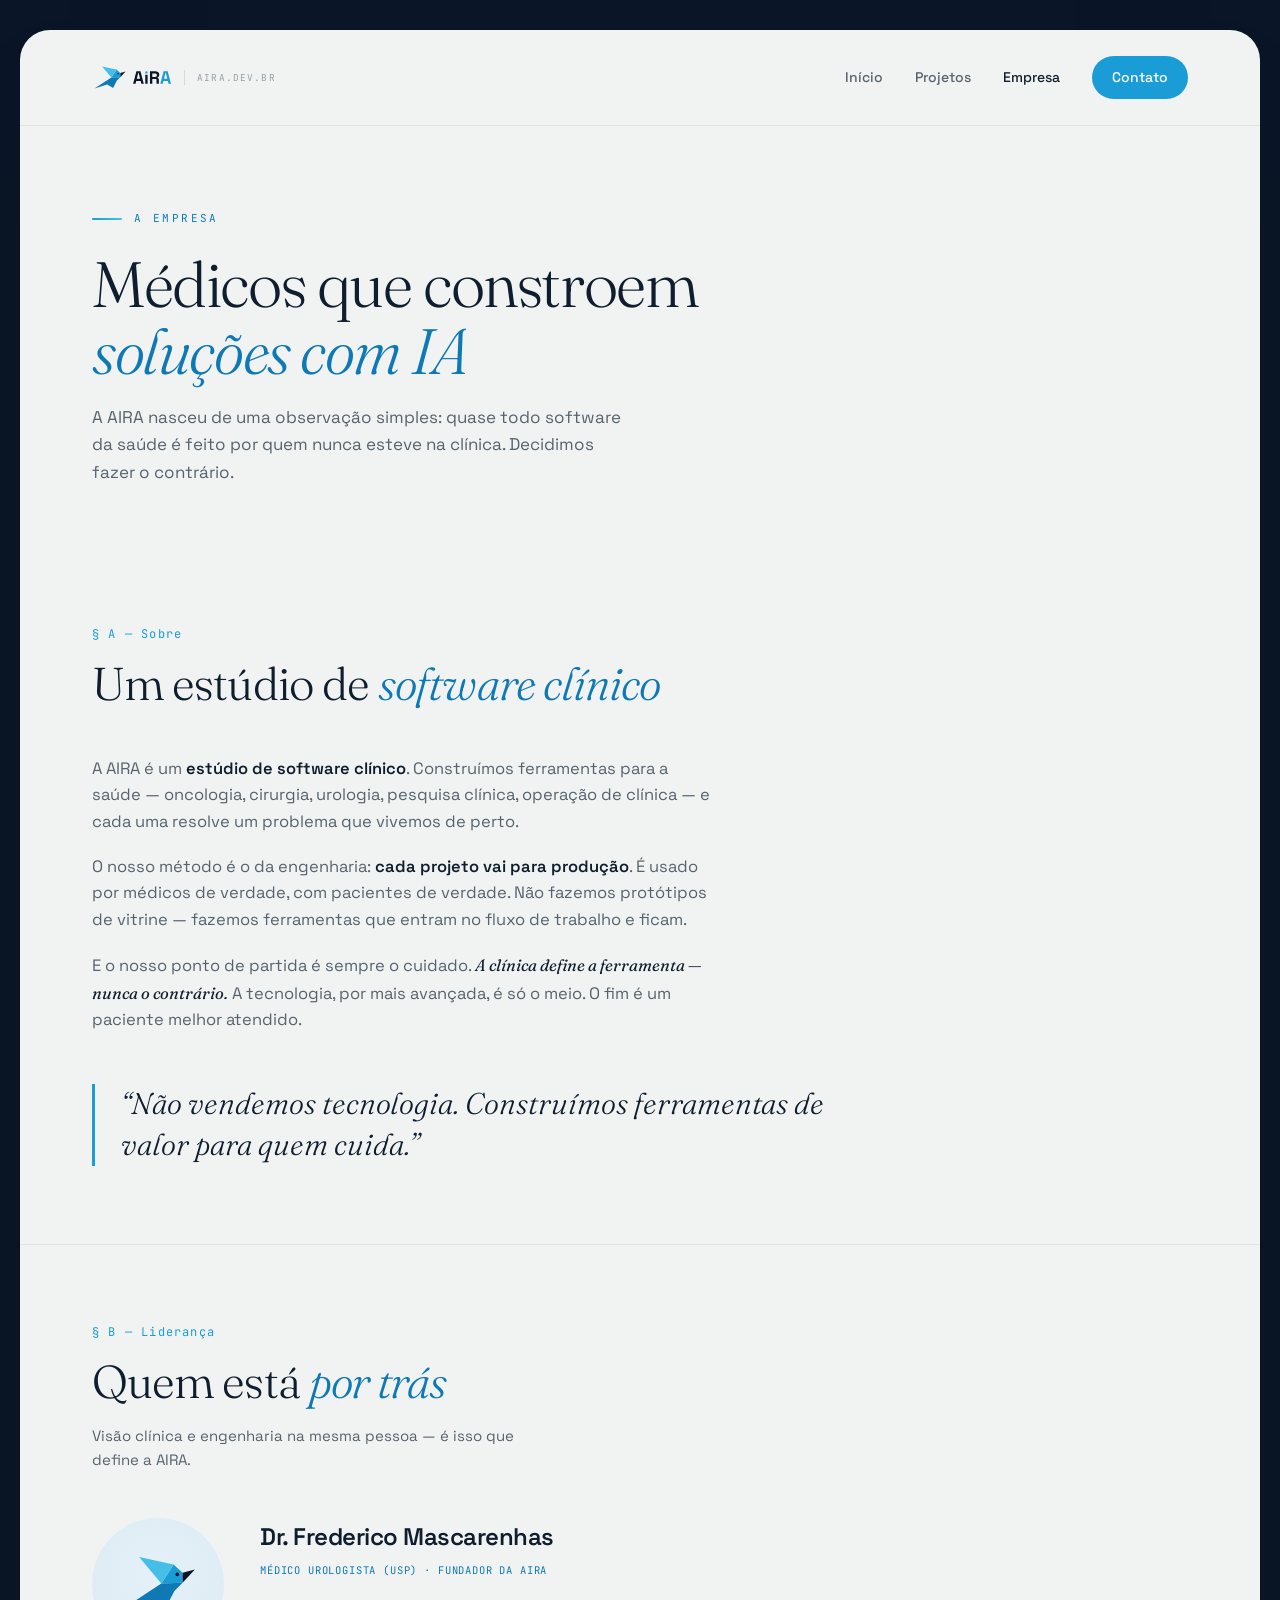
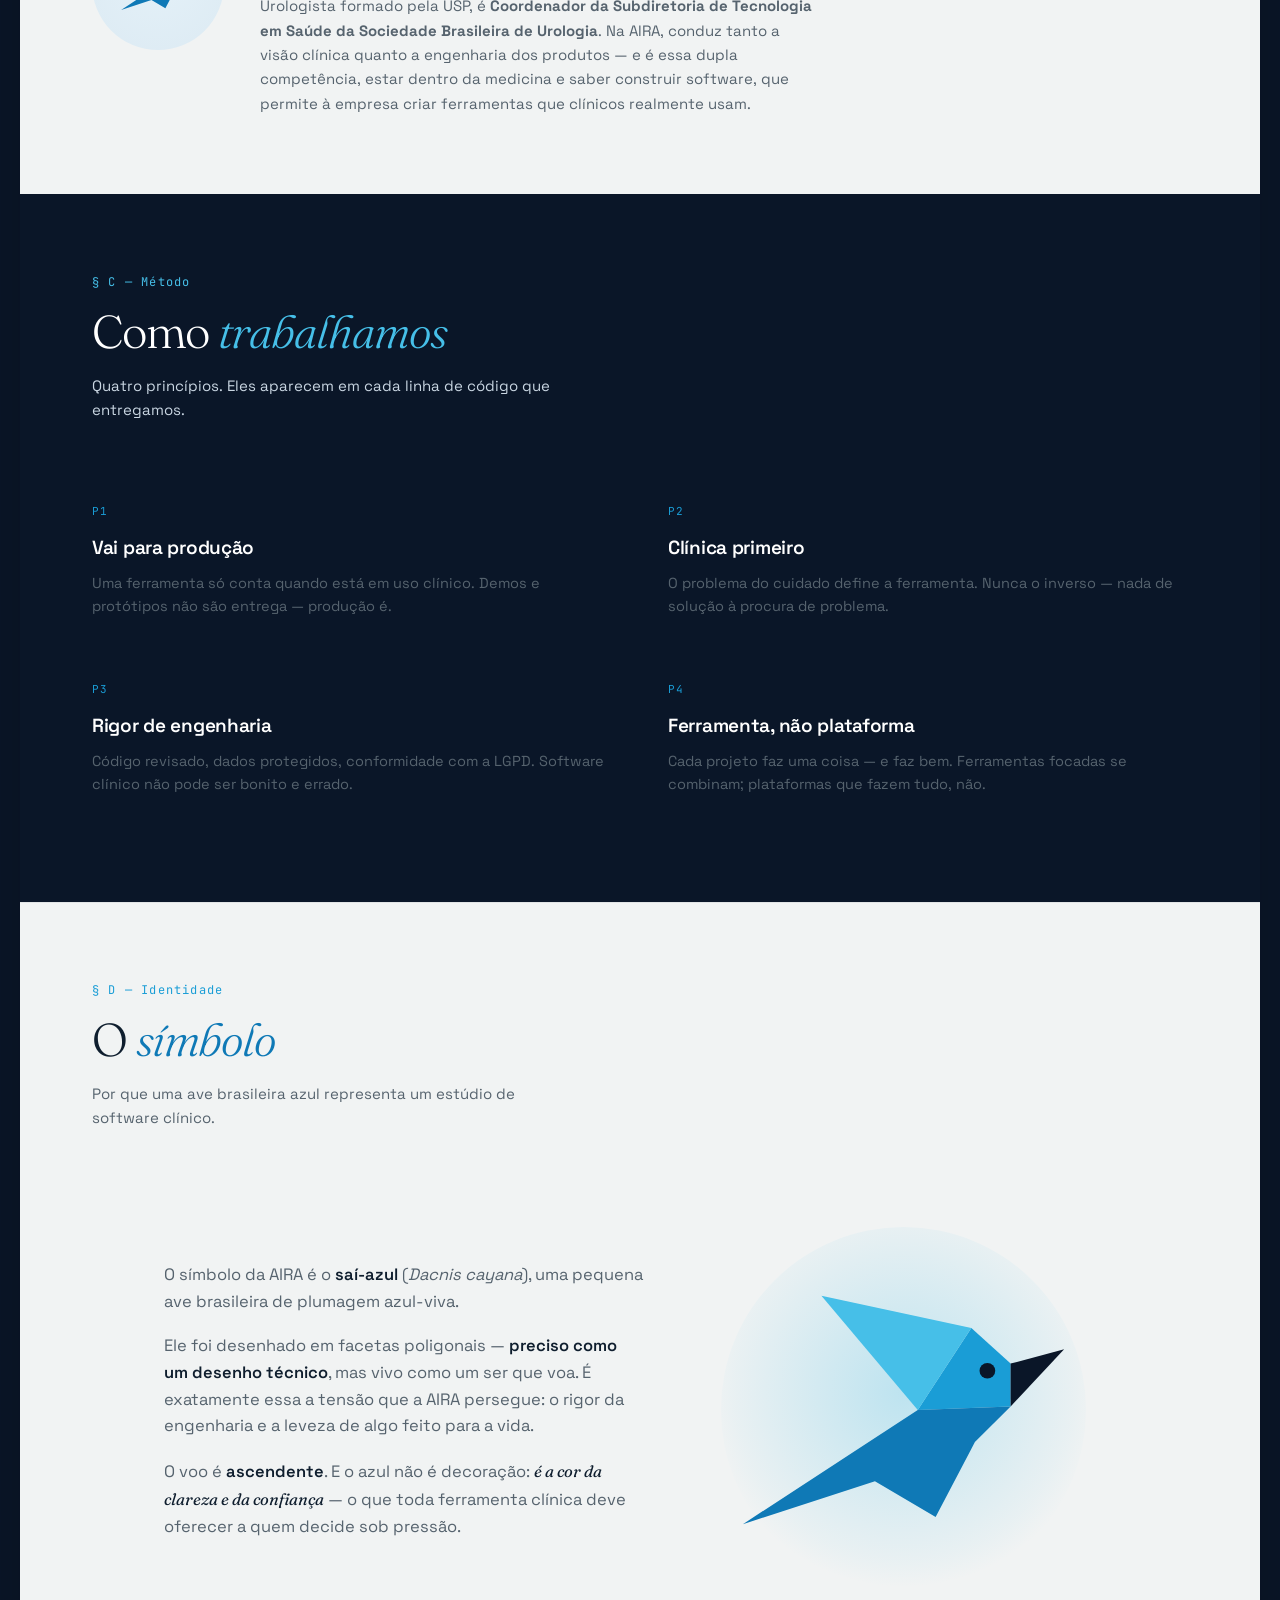
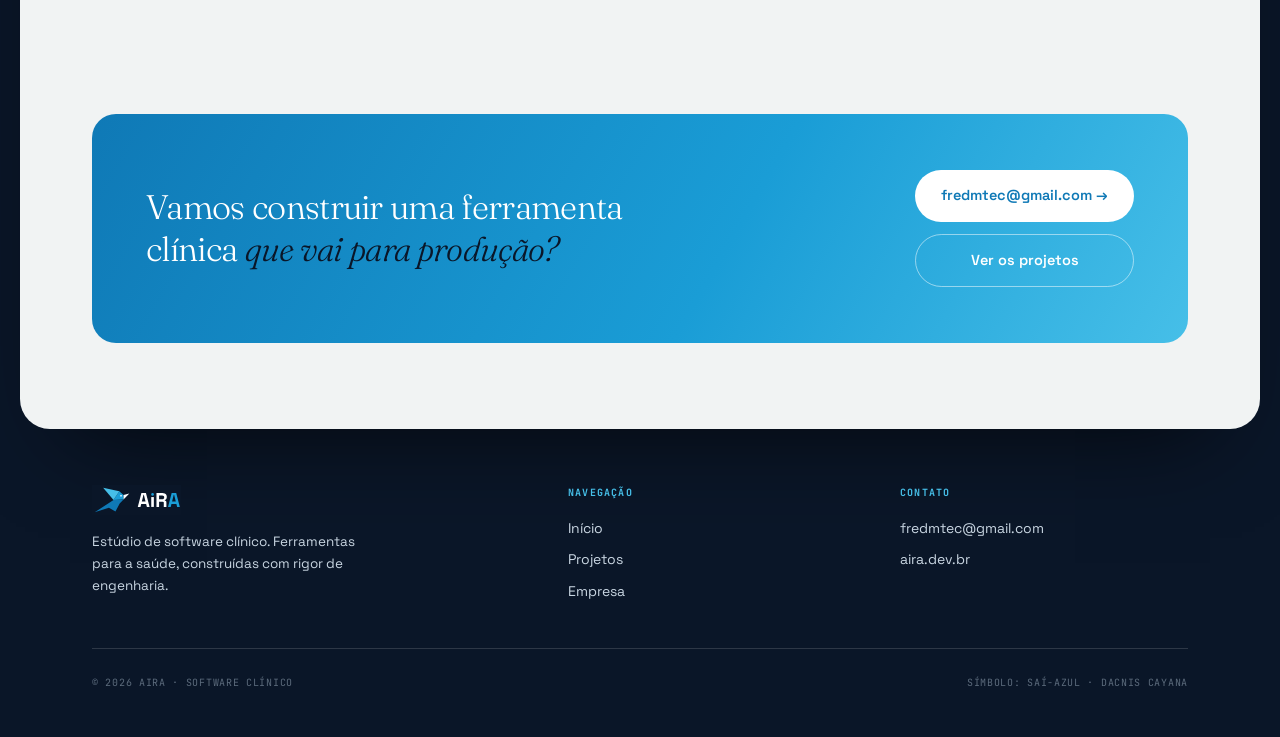
==== empresa.html @ 8e7e5d71 "AIRA — site institucional (deploy inicial) Co-Authored-By: Claude Opus 4.7 (1M context) <noreply@ant" ====
<!DOCTYPE html>
<html lang="pt-BR">
<head>
<meta charset="UTF-8">
<meta name="viewport" content="width=device-width, initial-scale=1.0">
<title>Empresa — AIRA</title>
<meta name="description" content="A AIRA é um estúdio de software clínico fundado por médicos. Conheça a história, os princípios e o símbolo saí-azul.">
<link rel="icon" type="image/svg+xml" href="assets/aira-favicon.svg">
<link rel="apple-touch-icon" href="assets/aira-apple-touch-180.png">
<link rel="preconnect" href="https://fonts.googleapis.com">
<link rel="preconnect" href="https://fonts.gstatic.com" crossorigin>
<link href="https://fonts.googleapis.com/css2?family=Space+Grotesk:wght@400;500;600;700&family=JetBrains+Mono:wght@400;500&family=Fraunces:ital,opsz,wght@0,9..144,300;0,9..144,400;0,9..144,500;1,9..144,300&display=swap" rel="stylesheet">
<link rel="stylesheet" href="styles.css">
</head>
<body>

<div class="sheet">

  <!-- ===================== NAV ===================== -->
  <nav class="nav">
    <a class="nav-logo" href="index.html">
      <img src="assets/aira-lockup-horizontal.svg" alt="AIRA">
      <span class="tag">aira.dev.br</span>
    </a>
    <div class="nav-links">
      <a href="index.html">Início</a>
      <a href="projetos.html">Projetos</a>
      <a href="empresa.html" class="active">Empresa</a>
      <a class="nav-cta" href="mailto:fredmtec@gmail.com">Contato</a>
    </div>
  </nav>

  <!-- ===================== PAGE HEAD ===================== -->
  <header class="phead">
    <span class="kicker">A empresa</span>
    <h1>Médicos que constroem<br><em>soluções com IA</em></h1>
    <p class="lead">A AIRA nasceu de uma observação simples: quase todo
      software da saúde é feito por quem nunca esteve na clínica. Decidimos
      fazer o contrário.</p>
  </header>

  <!-- ===================== § A — O QUE É ===================== -->
  <section class="section">
    <div class="wrap">
      <div class="shead">
        <span class="ref">§ A — Sobre</span>
        <h2>Um estúdio de <em>software clínico</em></h2>
      </div>
      <div class="prose">
        <p>A AIRA é um <b>estúdio de software clínico</b>. Construímos
          ferramentas para a saúde — oncologia, cirurgia, urologia, pesquisa
          clínica, operação de clínica — e cada uma resolve um problema que
          vivemos de perto.</p>
        <p>O nosso método é o da engenharia: <b>cada projeto vai para
          produção</b>. É usado por médicos de verdade, com pacientes de
          verdade. Não fazemos protótipos de vitrine — fazemos ferramentas
          que entram no fluxo de trabalho e ficam.</p>
        <p>E o nosso ponto de partida é sempre o cuidado.
          <span class="serif-it">A clínica define a ferramenta — nunca o
          contrário.</span> A tecnologia, por mais avançada, é só o meio.
          O fim é um paciente melhor atendido.</p>
      </div>
      <p class="pull">“Não vendemos tecnologia. Construímos ferramentas
        de valor para quem cuida.”</p>
    </div>
  </section>

  <!-- ===================== § B — FUNDADOR ===================== -->
  <section class="section">
    <div class="wrap">
      <div class="shead">
        <span class="ref">§ B — Liderança</span>
        <h2>Quem está <em>por trás</em></h2>
        <p class="desc">Visão clínica e engenharia na mesma pessoa — é isso
          que define a AIRA.</p>
      </div>
      <div class="founder">
        <div class="disc"><img src="assets/aira-symbol.svg" alt="AIRA"></div>
        <div>
          <div class="name">Dr. Frederico Mascarenhas</div>
          <div class="role">Médico urologista (USP) · Fundador da AIRA</div>
          <p>Urologista formado pela USP, é <b>Coordenador da Subdiretoria de
            Tecnologia em Saúde da Sociedade Brasileira de Urologia</b>. Na
            AIRA, conduz tanto a visão clínica quanto a engenharia dos
            produtos — e é essa dupla competência, estar dentro da medicina e
            saber construir software, que permite à empresa criar ferramentas
            que clínicos realmente usam.</p>
        </div>
      </div>
    </div>
  </section>

  <!-- ===================== § C — PRINCÍPIOS ===================== -->
  <section class="section band-navy">
    <div class="wrap">
      <div class="shead">
        <span class="ref">§ C — Método</span>
        <h2>Como <em>trabalhamos</em></h2>
        <p class="desc">Quatro princípios. Eles aparecem em cada linha de
          código que entregamos.</p>
      </div>
      <div class="princ">
        <div class="pr">
          <span class="pn">P1</span>
          <h4>Vai para produção</h4>
          <p>Uma ferramenta só conta quando está em uso clínico. Demos e
            protótipos não são entrega — produção é.</p>
        </div>
        <div class="pr">
          <span class="pn">P2</span>
          <h4>Clínica primeiro</h4>
          <p>O problema do cuidado define a ferramenta. Nunca o inverso —
            nada de solução à procura de problema.</p>
        </div>
        <div class="pr">
          <span class="pn">P3</span>
          <h4>Rigor de engenharia</h4>
          <p>Código revisado, dados protegidos, conformidade com a LGPD.
            Software clínico não pode ser bonito e errado.</p>
        </div>
        <div class="pr">
          <span class="pn">P4</span>
          <h4>Ferramenta, não plataforma</h4>
          <p>Cada projeto faz uma coisa — e faz bem. Ferramentas focadas se
            combinam; plataformas que fazem tudo, não.</p>
        </div>
      </div>
    </div>
  </section>

  <!-- ===================== § D — O SÍMBOLO ===================== -->
  <section class="section">
    <div class="wrap">
      <div class="shead">
        <span class="ref">§ D — Identidade</span>
        <h2>O <em>símbolo</em></h2>
        <p class="desc">Por que uma ave brasileira azul representa um estúdio
          de software clínico.</p>
      </div>
      <div class="hero">
        <div class="prose" style="max-width:none">
          <p>O símbolo da AIRA é o <b>saí-azul</b> (<i>Dacnis cayana</i>),
            uma pequena ave brasileira de plumagem azul-viva.</p>
          <p>Ele foi desenhado em facetas poligonais — <b>preciso como um
            desenho técnico</b>, mas vivo como um ser que voa. É exatamente
            essa a tensão que a AIRA persegue: o rigor da engenharia e a
            leveza de algo feito para a vida.</p>
          <p>O voo é <b>ascendente</b>. E o azul não é decoração:
            <span class="serif-it">é a cor da clareza e da confiança</span> —
            o que toda ferramenta clínica deve oferecer a quem decide sob
            pressão.</p>
        </div>
        <div class="hero-fig">
          <span class="orb"></span>
          <img class="bird" src="assets/aira-symbol.svg" alt="Símbolo AIRA — saí-azul">
        </div>
      </div>
    </div>
  </section>

  <!-- ===================== CTA ===================== -->
  <div class="cta">
    <h3>Vamos construir uma ferramenta clínica
      <em>que vai para produção?</em></h3>
    <div class="cta-act">
      <a class="btn btn-solid" href="mailto:fredmtec@gmail.com">fredmtec@gmail.com →</a>
      <a class="btn btn-ghost" href="projetos.html">Ver os projetos</a>
    </div>
  </div>

</div><!-- /sheet -->

<!-- ===================== RODAPÉ ===================== -->
<footer class="footer">
  <div class="footer-top">
    <div class="footer-brand">
      <img src="assets/aira-lockup-horizontal-dark.svg" alt="AIRA">
      <p>Estúdio de software clínico. Ferramentas para a saúde,
        construídas com rigor de engenharia.</p>
    </div>
    <div class="footer-col">
      <h5>Navegação</h5>
      <a href="index.html">Início</a>
      <a href="projetos.html">Projetos</a>
      <a href="empresa.html">Empresa</a>
    </div>
    <div class="footer-col">
      <h5>Contato</h5>
      <a href="mailto:fredmtec@gmail.com">fredmtec@gmail.com</a>
      <span>aira.dev.br</span>
    </div>
  </div>
  <div class="footer-base">
    <span>© 2026 AIRA · Software clínico</span>
    <span>Símbolo: saí-azul · Dacnis cayana</span>
  </div>
</footer>

</body>
</html>
---- styles.css ----
/* ============================================================
   AIRA · aira.dev.br — v2 "Folha emoldurada"
   Margem em cor · sem caixas · elegante
   ============================================================ */

*, *::before, *::after { box-sizing: border-box; margin: 0; padding: 0; }
html { -webkit-text-size-adjust: 100%; scroll-behavior: smooth; }
img, svg { display: block; max-width: 100%; }
a { color: inherit; text-decoration: none; }
button { font: inherit; cursor: pointer; }

:root {
  --navy:     #0A1628;   /* moldura / margem em cor */
  --navy-2:   #122A44;
  --paper:    #F1F3F3;   /* a folha */
  --paper-2:  #FBFCFC;
  --ink:      #0F1E2E;
  --ink-2:    #56636E;
  --ink-3:    #97A0A8;
  --hair:     rgba(15,30,46,0.12);
  --hair-2:   rgba(15,30,46,0.07);
  --blue:     #1A9DD6;
  --blue-deep:#0F79B6;
  --blue-lt:  #46BFE8;
  --wash:     #E4F1F8;
  --on-navy:  #C9D6E2;
  --hair-lt:  rgba(255,255,255,0.14);

  --sans: 'Space Grotesk', -apple-system, BlinkMacSystemFont, sans-serif;
  --mono: 'JetBrains Mono', ui-monospace, Menlo, monospace;
  --serif: 'Fraunces', Georgia, serif;

  --pad: 72px;          /* respiro interno da folha */
  --sheet: 1240px;
}

body {
  font-family: var(--sans);
  color: var(--ink);
  background: var(--navy);
  -webkit-font-smoothing: antialiased;
  line-height: 1.62;
  font-size: 16px;
}

/* ---- a folha clara, flutuando na moldura azul-marinho ---- */
.sheet {
  background: var(--paper);
  max-width: var(--sheet);
  margin: 30px auto 0;
  border-radius: 30px;
  overflow: hidden;
  box-shadow: 0 50px 90px -50px rgba(0,0,0,0.7);
}
.wrap { padding-left: var(--pad); padding-right: var(--pad); }

/* ---- tipografia: 3 vozes ---- */
.display { font-family: var(--serif); font-weight: 300; letter-spacing: -0.015em; }
.display em { font-style: italic; color: var(--blue-deep); }
.mono {
  font-family: var(--mono); font-size: 11.5px;
  letter-spacing: 0.13em; text-transform: uppercase;
}
.kicker {
  font-family: var(--mono); font-size: 11px; letter-spacing: 0.22em;
  text-transform: uppercase; color: var(--blue-deep);
  display: inline-flex; align-items: center; gap: 12px;
}
.kicker::before {
  content: ""; width: 30px; height: 2px; border-radius: 2px;
  background: linear-gradient(90deg, var(--blue), var(--blue-lt));
}

/* ===================== NAV ===================== */
.nav {
  display: flex; align-items: center; justify-content: space-between;
  padding: 26px var(--pad);
  border-bottom: 1px solid var(--hair-2);
}
.nav-logo { display: flex; align-items: center; gap: 12px; }
.nav-logo img { height: 27px; }
.nav-logo .tag {
  font-family: var(--mono); font-size: 9.5px; letter-spacing: 0.12em;
  color: var(--ink-3); text-transform: uppercase;
  padding-left: 12px; border-left: 1px solid var(--hair);
}
.nav-links { display: flex; align-items: center; gap: 32px; }
.nav-links a { font-size: 14px; font-weight: 500; color: var(--ink-2); transition: color .15s; }
.nav-links a:hover, .nav-links a.active { color: var(--ink); }
.nav-cta {
  font-size: 13px; font-weight: 600; color: #fff !important;
  background: var(--blue); padding: 10px 20px; border-radius: 999px;
  transition: background .15s, transform .15s;
}
.nav-cta:hover { background: var(--blue-deep); transform: translateY(-1px); }

/* ===================== HERO ===================== */
.hero {
  display: grid; grid-template-columns: 1.06fr 0.94fr; gap: 48px;
  align-items: center; padding: 86px var(--pad) 78px;
}
.hero h1 {
  font-family: var(--serif); font-weight: 300;
  font-size: clamp(44px, 6vw, 78px); line-height: 1.04;
  letter-spacing: -0.022em; margin-top: 26px;
}
.hero h1 em { font-style: italic; color: var(--blue-deep); }
.hero .lead {
  font-size: 17.5px; color: var(--ink-2); margin-top: 26px;
  max-width: 470px; line-height: 1.62;
}
.hero .lead b { color: var(--ink); font-weight: 600; }
.hero .lead .serif-it { font-family: var(--serif); font-style: italic; color: var(--blue-deep); }

/* números — abertos, sem caixa */
.figs { display: flex; gap: 0; margin-top: 42px; flex-wrap: wrap; }
.fig-i { padding-right: 30px; margin-right: 30px; border-right: 1px solid var(--hair); }
.fig-i:last-child { border-right: 0; }
.fig-i .fv {
  font-family: var(--serif); font-weight: 300; font-size: 38px;
  line-height: 1; letter-spacing: -0.02em; display: block;
}
.fig-i .fv u { text-decoration: none; color: var(--blue); }
.fig-i .fl {
  font-family: var(--mono); font-size: 9.5px; letter-spacing: 0.1em;
  text-transform: uppercase; color: var(--ink-3); margin-top: 8px;
}

/* o saí-azul — livre, sobre um halo redondo de cor */
.hero-fig { position: relative; display: flex; align-items: center; justify-content: center; }
.hero-fig .orb {
  position: absolute; width: min(420px, 86%); aspect-ratio: 1; border-radius: 50%;
  background: radial-gradient(circle at 50% 45%,
    rgba(70,191,232,0.30), rgba(70,191,232,0.05) 62%, transparent 72%);
}
.hero-fig .bird { position: relative; width: 84%; max-width: 400px; }
.hero-fig .stamp {
  position: absolute; bottom: 4%; right: 2%;
  font-family: var(--mono); font-size: 9.5px; letter-spacing: 0.1em;
  text-transform: uppercase; color: var(--ink-3);
}
.hero-fig .stamp b { color: var(--blue-deep); font-weight: 500; }

/* ===================== SECTION SCAFFOLD ===================== */
.section { padding: 78px 0; }
.section + .section { border-top: 1px solid var(--hair-2); }
.shead { margin-bottom: 46px; }
.shead .ref {
  font-family: var(--mono); font-size: 12px; letter-spacing: 0.1em;
  color: var(--blue); display: block; margin-bottom: 14px;
}
.shead h2 {
  font-family: var(--serif); font-weight: 300;
  font-size: clamp(30px, 4vw, 46px); line-height: 1.12;
  letter-spacing: -0.02em; max-width: 620px;
}
.shead h2 em { font-style: italic; color: var(--blue-deep); }
.shead .desc {
  font-size: 15px; color: var(--ink-2); margin-top: 16px;
  max-width: 460px; line-height: 1.6;
}

/* ===================== LISTA DE PROJETOS (sem caixa) ===================== */
.projlist { margin-top: 8px; }
.proj {
  display: grid; grid-template-columns: 62px 1fr; gap: 28px;
  padding: 30px 26px; border-top: 1px solid var(--hair);
  border-radius: 18px; transition: background .18s, transform .18s;
}
.projlist .proj:last-child { border-bottom: 1px solid var(--hair); }
.proj:hover { background: var(--paper-2); transform: translateX(4px); }
.proj-n {
  font-family: var(--serif); font-weight: 300; font-size: 34px;
  line-height: 1; color: var(--blue); letter-spacing: -0.02em;
}
.proj-head {
  display: flex; align-items: baseline; gap: 16px; flex-wrap: wrap;
  margin-bottom: 10px;
}
.proj-head h3 {
  font-size: 23px; font-weight: 600; letter-spacing: -0.018em;
}
.proj p { font-size: 15px; color: var(--ink-2); max-width: 640px; line-height: 1.6; }
.proj-tags {
  margin-top: 14px; font-family: var(--mono); font-size: 10.5px;
  letter-spacing: 0.06em; color: var(--ink-3); text-transform: uppercase;
}
.proj-tags b { color: var(--blue-deep); font-weight: 500; }

/* status — pílula leve, arredondada */
.status {
  display: inline-flex; align-items: center; gap: 7px;
  font-family: var(--mono); font-size: 9.5px; letter-spacing: 0.09em;
  text-transform: uppercase; padding: 4px 11px 4px 9px;
  border-radius: 999px;
}
.status .dot { width: 6px; height: 6px; border-radius: 50%; }
.status.prod  { background: var(--wash); color: var(--blue-deep); }
.status.prod  .dot { background: var(--blue); }
.status.pilot { background: rgba(70,191,232,0.16); color: var(--blue-deep); }
.status.pilot .dot { background: var(--blue-lt); }
.status.dev   { background: rgba(15,30,46,0.06); color: var(--ink-2); }
.status.dev   .dot { background: transparent; border: 1.5px solid var(--ink-3); }
/* status sobre navy */
.band-navy .status.dev { background: rgba(255,255,255,0.08); color: var(--on-navy); }

/* ===================== BAND NAVY (cor cheia) ===================== */
.band-navy { background: var(--navy); color: #fff; }
.band-navy .shead .ref { color: var(--blue-lt); }
.band-navy .shead h2 { color: #fff; }
.band-navy .shead h2 em { color: var(--blue-lt); }
.band-navy .shead .desc { color: var(--on-navy); }

/* domínios clínicos — lista editorial sobre navy */
.domains { margin-top: 6px; }
.domain {
  display: grid; grid-template-columns: 56px 1fr auto; gap: 26px;
  align-items: baseline; padding: 24px 6px;
  border-top: 1px solid var(--hair-lt);
}
.domain:last-child { border-bottom: 1px solid var(--hair-lt); }
.domain .dn {
  font-family: var(--mono); font-size: 12px; letter-spacing: 0.08em;
  color: var(--blue-lt);
}
.domain .dt { font-size: 20px; font-weight: 600; letter-spacing: -0.015em; }
.domain .dd { font-size: 14px; color: var(--on-navy); margin-top: 3px; }
.domain .dx {
  font-family: var(--serif); font-style: italic; font-weight: 300;
  font-size: 15px; color: var(--blue-lt); white-space: nowrap;
}

/* citação */
.pull {
  font-family: var(--serif); font-weight: 300; font-style: italic;
  font-size: clamp(22px, 2.8vw, 30px); line-height: 1.36;
  max-width: 760px; margin-top: 50px;
  padding-left: 26px; border-left: 3px solid var(--blue);
}
.band-navy .pull { color: #fff; border-color: var(--blue-lt); }

/* ===================== PROSA ===================== */
.prose { max-width: 620px; }
.prose p { font-size: 16.5px; color: var(--ink-2); margin-bottom: 18px; }
.prose p b { color: var(--ink); font-weight: 600; }
.prose .serif-it {
  font-family: var(--serif); font-style: italic; color: var(--ink);
}

/* ===================== EM CONSTRUÇÃO ===================== */
.build { margin-top: 6px; }
.brow {
  display: grid; grid-template-columns: 84px 1fr auto; gap: 26px;
  align-items: baseline; padding: 26px 6px; border-top: 1px solid var(--hair);
}
.build .brow:last-child { border-bottom: 1px solid var(--hair); }
.brow .yr { font-family: var(--mono); font-size: 12px; color: var(--blue); }
.brow .bd h4 { font-size: 19px; font-weight: 600; letter-spacing: -0.015em; }
.brow .bd p { font-size: 14.5px; color: var(--ink-2); margin-top: 5px; max-width: 560px; }

/* ===================== FUNDADOR ===================== */
.founder { display: grid; grid-template-columns: 132px 1fr; gap: 36px; align-items: start; }
.founder .disc {
  width: 132px; height: 132px; border-radius: 50%;
  background: radial-gradient(circle at 50% 42%, var(--wash), #DCEAF3);
  display: flex; align-items: center; justify-content: center;
}
.founder .disc img { width: 62%; }
.founder .name { font-size: 24px; font-weight: 600; letter-spacing: -0.02em; }
.founder .role {
  font-family: var(--mono); font-size: 10.5px; letter-spacing: 0.08em;
  text-transform: uppercase; color: var(--blue-deep); margin-top: 6px;
}
.founder p { font-size: 15px; color: var(--ink-2); margin-top: 15px; max-width: 560px; line-height: 1.62; }

/* ===================== PRINCÍPIOS (lista, sem caixa) ===================== */
.princ { display: grid; grid-template-columns: 1fr 1fr; gap: 0 56px; }
.pr {
  padding: 28px 0; border-top: 1px solid var(--hair);
}
.pr .pn {
  font-family: var(--mono); font-size: 11px; letter-spacing: 0.1em;
  color: var(--blue);
}
.pr h4 { font-size: 19px; font-weight: 600; margin-top: 10px; letter-spacing: -0.015em; }
.pr p { font-size: 14.5px; color: var(--ink-2); margin-top: 8px; line-height: 1.6; }

/* ===================== CTA (faixa azul, arredondada) ===================== */
.cta {
  margin: 0 var(--pad) 86px; padding: 56px 54px;
  border-radius: 24px; color: #fff;
  background: linear-gradient(120deg, var(--blue-deep), var(--blue) 58%, var(--blue-lt));
  display: flex; align-items: center; justify-content: space-between;
  gap: 40px; flex-wrap: wrap;
}
.cta h3 {
  font-family: var(--serif); font-weight: 300;
  font-size: clamp(24px, 3vw, 34px); line-height: 1.22;
  letter-spacing: -0.02em; max-width: 520px;
}
.cta h3 em { font-style: italic; color: var(--navy); }
.cta-act { display: flex; flex-direction: column; gap: 12px; }
.btn {
  display: inline-flex; align-items: center; gap: 9px; justify-content: center;
  font-weight: 600; font-size: 14.5px; padding: 14px 26px;
  border-radius: 999px; transition: transform .15s, background .15s;
}
.btn-solid { background: #fff; color: var(--blue-deep); }
.btn-solid:hover { transform: translateY(-2px); }
.btn-ghost { border: 1.5px solid rgba(255,255,255,0.5); color: #fff; }
.btn-ghost:hover { background: rgba(255,255,255,0.12); }

/* ===================== PÁGINAS INTERNAS ===================== */
.phead { padding: 76px var(--pad) 60px; }
.phead h1 {
  font-family: var(--serif); font-weight: 300;
  font-size: clamp(38px, 5.4vw, 64px); line-height: 1.05;
  letter-spacing: -0.022em; margin-top: 22px;
}
.phead h1 em { font-style: italic; color: var(--blue-deep); }
.phead .lead { font-size: 17px; color: var(--ink-2); margin-top: 20px; max-width: 540px; }

/* ===================== RODAPÉ (na moldura navy) ===================== */
.footer { max-width: var(--sheet); margin: 0 auto; padding: 56px var(--pad) 46px; }
.footer-top {
  display: grid; grid-template-columns: 1.5fr 1fr 1fr; gap: 44px;
  padding-bottom: 36px; border-bottom: 1px solid var(--hair-lt);
}
.footer-brand img { height: 30px; margin-bottom: 16px; }
.footer-brand p { font-size: 13.5px; color: var(--on-navy); max-width: 280px; }
.footer-col h5 {
  font-family: var(--mono); font-size: 10px; letter-spacing: 0.12em;
  text-transform: uppercase; color: var(--blue-lt); margin-bottom: 15px;
}
.footer-col a, .footer-col span {
  display: block; font-size: 14px; color: var(--on-navy);
  margin-bottom: 9px; transition: color .15s;
}
.footer-col a:hover { color: #fff; }
.footer-base {
  display: flex; justify-content: space-between; gap: 12px; flex-wrap: wrap;
  padding-top: 26px; font-family: var(--mono); font-size: 10px;
  letter-spacing: 0.07em; text-transform: uppercase; color: #5C6B7C;
}

/* ===================== RESPONSIVO ===================== */
@media (max-width: 900px) {
  :root { --pad: 30px; }
  .sheet { margin: 14px; border-radius: 22px; }
  .hero { grid-template-columns: 1fr; gap: 34px; padding-top: 56px; padding-bottom: 56px; }
  .hero-fig { order: -1; flex-direction: column; }
  .hero-fig .bird { width: 62%; }
  .hero-fig .stamp { position: static; margin-top: 14px; text-align: center; }
  .princ { grid-template-columns: 1fr; gap: 0; }
  .footer-top { grid-template-columns: 1fr; gap: 26px; }
  .founder { grid-template-columns: 1fr; gap: 22px; }
  .domain { grid-template-columns: 44px 1fr; }
  .domain .dx { grid-column: 2; }
  .proj { grid-template-columns: 46px 1fr; gap: 18px; padding: 26px 14px; }
  .cta { margin: 0 var(--pad) 60px; padding: 38px 30px; }
  .brow { grid-template-columns: 60px 1fr; }
  .brow .status { grid-column: 2; }
}
@media (max-width: 640px) {
  .nav { flex-wrap: wrap; gap: 14px 0; padding-top: 18px; padding-bottom: 18px; }
  .nav-links { width: 100%; justify-content: space-between; gap: 6px; }
}
@media (max-width: 540px) {
  .nav-logo .tag { display: none; }
  .nav-links { font-size: 13px; }
  .nav-cta { padding: 9px 15px; }
  .figs { gap: 14px 0; }
  .fig-i { padding-right: 20px; margin-right: 20px; }
}
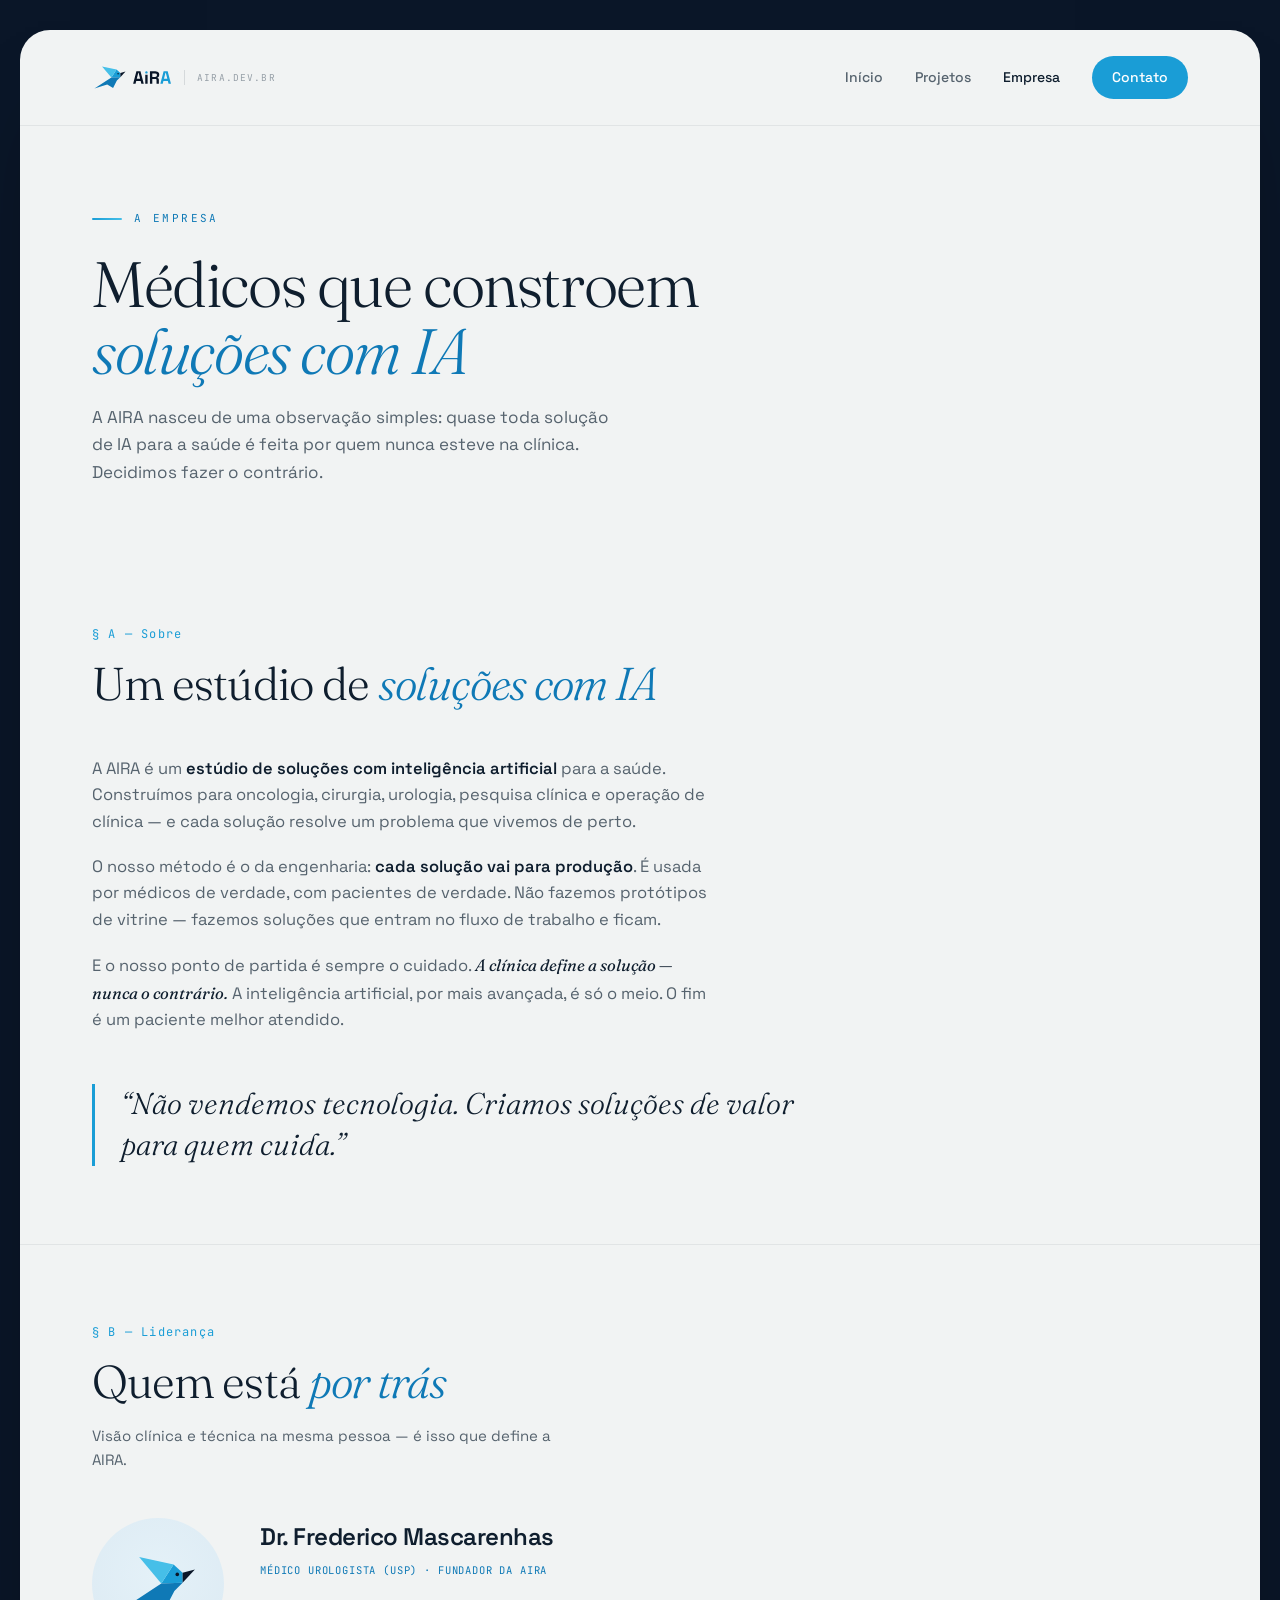
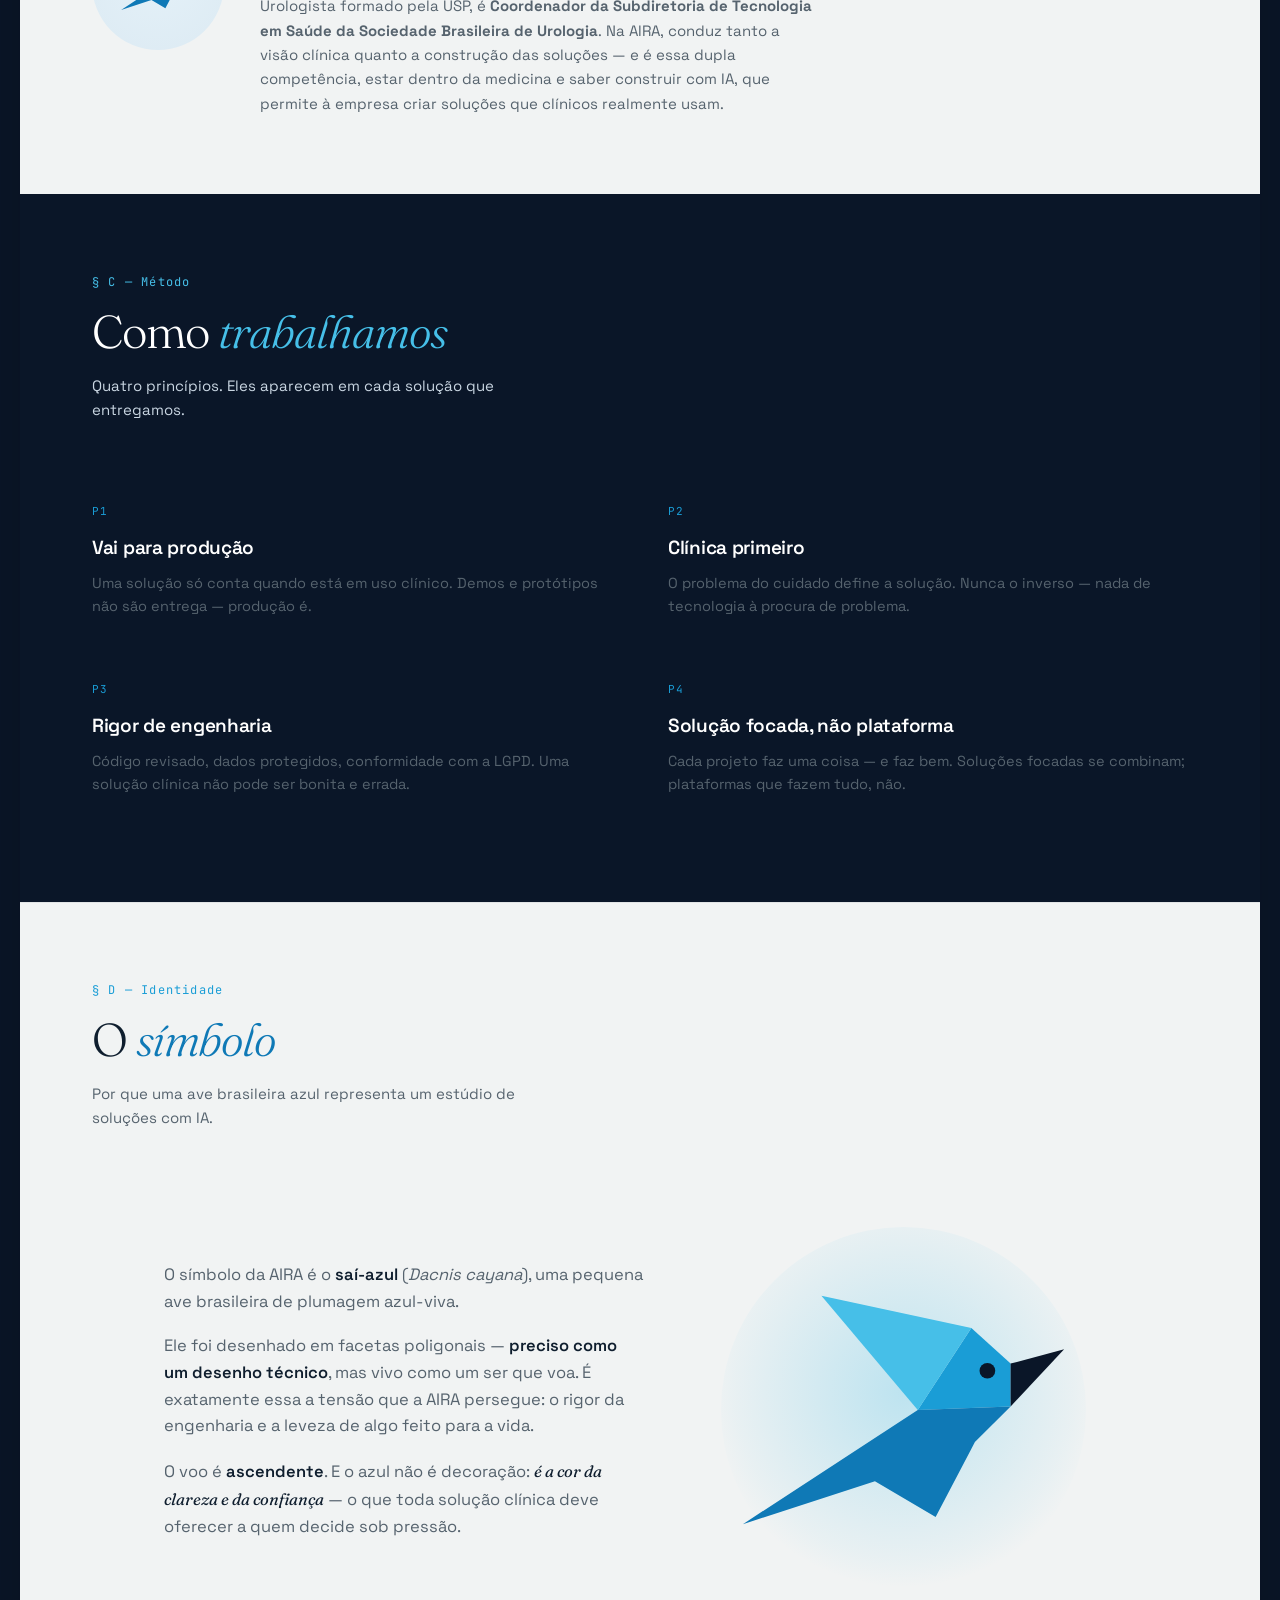
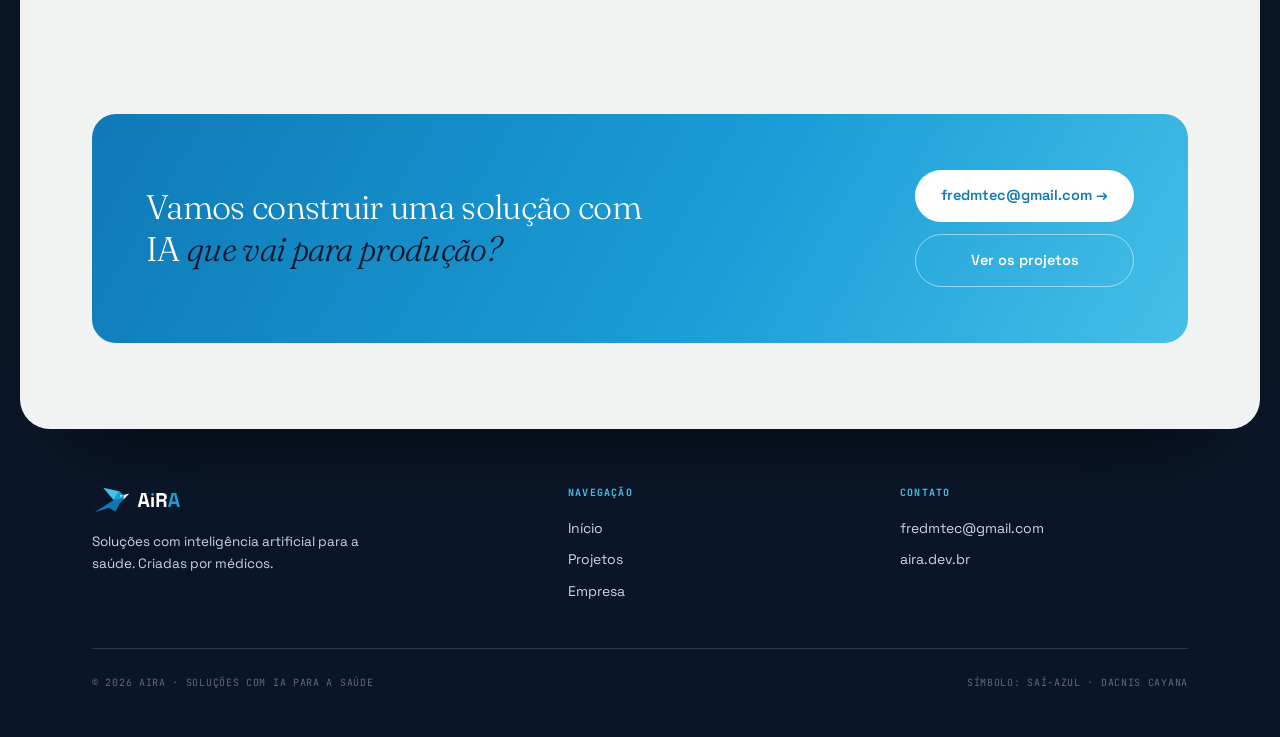
==== commit e3e3d923: "Reposicionar para solucoes com IA + vinheta de abertura Co-Authored-By: Claude Opus 4.7 (1M context)" ====
--- a/empresa.html
+++ b/empresa.html
@@ -4,7 +4,7 @@
 <meta charset="UTF-8">
 <meta name="viewport" content="width=device-width, initial-scale=1.0">
 <title>Empresa — AIRA</title>
-<meta name="description" content="A AIRA é um estúdio de software clínico fundado por médicos. Conheça a história, os princípios e o símbolo saí-azul.">
+<meta name="description" content="A AIRA é um estúdio de soluções com IA para a saúde, fundado por médicos. Conheça a história, os princípios e o símbolo saí-azul.">
 <link rel="icon" type="image/svg+xml" href="assets/aira-favicon.svg">
 <link rel="apple-touch-icon" href="assets/aira-apple-touch-180.png">
 <link rel="preconnect" href="https://fonts.googleapis.com">
@@ -34,9 +34,9 @@
   <header class="phead">
     <span class="kicker">A empresa</span>
     <h1>Médicos que constroem<br><em>soluções com IA</em></h1>
-    <p class="lead">A AIRA nasceu de uma observação simples: quase todo
-      software da saúde é feito por quem nunca esteve na clínica. Decidimos
-      fazer o contrário.</p>
+    <p class="lead">A AIRA nasceu de uma observação simples: quase toda
+      solução de IA para a saúde é feita por quem nunca esteve na clínica.
+      Decidimos fazer o contrário.</p>
   </header>
 
   <!-- ===================== § A — O QUE É ===================== -->
@@ -44,24 +44,24 @@
     <div class="wrap">
       <div class="shead">
         <span class="ref">§ A — Sobre</span>
-        <h2>Um estúdio de <em>software clínico</em></h2>
+        <h2>Um estúdio de <em>soluções com IA</em></h2>
       </div>
       <div class="prose">
-        <p>A AIRA é um <b>estúdio de software clínico</b>. Construímos
-          ferramentas para a saúde — oncologia, cirurgia, urologia, pesquisa
-          clínica, operação de clínica — e cada uma resolve um problema que
-          vivemos de perto.</p>
-        <p>O nosso método é o da engenharia: <b>cada projeto vai para
-          produção</b>. É usado por médicos de verdade, com pacientes de
-          verdade. Não fazemos protótipos de vitrine — fazemos ferramentas
+        <p>A AIRA é um <b>estúdio de soluções com inteligência artificial</b>
+          para a saúde. Construímos para oncologia, cirurgia, urologia,
+          pesquisa clínica e operação de clínica — e cada solução resolve um
+          problema que vivemos de perto.</p>
+        <p>O nosso método é o da engenharia: <b>cada solução vai para
+          produção</b>. É usada por médicos de verdade, com pacientes de
+          verdade. Não fazemos protótipos de vitrine — fazemos soluções
           que entram no fluxo de trabalho e ficam.</p>
         <p>E o nosso ponto de partida é sempre o cuidado.
-          <span class="serif-it">A clínica define a ferramenta — nunca o
-          contrário.</span> A tecnologia, por mais avançada, é só o meio.
-          O fim é um paciente melhor atendido.</p>
-      </div>
-      <p class="pull">“Não vendemos tecnologia. Construímos ferramentas
-        de valor para quem cuida.”</p>
+          <span class="serif-it">A clínica define a solução — nunca o
+          contrário.</span> A inteligência artificial, por mais avançada, é
+          só o meio. O fim é um paciente melhor atendido.</p>
+      </div>
+      <p class="pull">“Não vendemos tecnologia. Criamos soluções de valor
+        para quem cuida.”</p>
     </div>
   </section>
 
@@ -71,7 +71,7 @@
       <div class="shead">
         <span class="ref">§ B — Liderança</span>
         <h2>Quem está <em>por trás</em></h2>
-        <p class="desc">Visão clínica e engenharia na mesma pessoa — é isso
+        <p class="desc">Visão clínica e técnica na mesma pessoa — é isso
           que define a AIRA.</p>
       </div>
       <div class="founder">
@@ -81,9 +81,9 @@
           <div class="role">Médico urologista (USP) · Fundador da AIRA</div>
           <p>Urologista formado pela USP, é <b>Coordenador da Subdiretoria de
             Tecnologia em Saúde da Sociedade Brasileira de Urologia</b>. Na
-            AIRA, conduz tanto a visão clínica quanto a engenharia dos
-            produtos — e é essa dupla competência, estar dentro da medicina e
-            saber construir software, que permite à empresa criar ferramentas
+            AIRA, conduz tanto a visão clínica quanto a construção das
+            soluções — e é essa dupla competência, estar dentro da medicina
+            e saber construir com IA, que permite à empresa criar soluções
             que clínicos realmente usam.</p>
         </div>
       </div>
@@ -96,32 +96,32 @@
       <div class="shead">
         <span class="ref">§ C — Método</span>
         <h2>Como <em>trabalhamos</em></h2>
-        <p class="desc">Quatro princípios. Eles aparecem em cada linha de
-          código que entregamos.</p>
+        <p class="desc">Quatro princípios. Eles aparecem em cada solução
+          que entregamos.</p>
       </div>
       <div class="princ">
         <div class="pr">
           <span class="pn">P1</span>
           <h4>Vai para produção</h4>
-          <p>Uma ferramenta só conta quando está em uso clínico. Demos e
+          <p>Uma solução só conta quando está em uso clínico. Demos e
             protótipos não são entrega — produção é.</p>
         </div>
         <div class="pr">
           <span class="pn">P2</span>
           <h4>Clínica primeiro</h4>
-          <p>O problema do cuidado define a ferramenta. Nunca o inverso —
-            nada de solução à procura de problema.</p>
+          <p>O problema do cuidado define a solução. Nunca o inverso —
+            nada de tecnologia à procura de problema.</p>
         </div>
         <div class="pr">
           <span class="pn">P3</span>
           <h4>Rigor de engenharia</h4>
           <p>Código revisado, dados protegidos, conformidade com a LGPD.
-            Software clínico não pode ser bonito e errado.</p>
+            Uma solução clínica não pode ser bonita e errada.</p>
         </div>
         <div class="pr">
           <span class="pn">P4</span>
-          <h4>Ferramenta, não plataforma</h4>
-          <p>Cada projeto faz uma coisa — e faz bem. Ferramentas focadas se
+          <h4>Solução focada, não plataforma</h4>
+          <p>Cada projeto faz uma coisa — e faz bem. Soluções focadas se
             combinam; plataformas que fazem tudo, não.</p>
         </div>
       </div>
@@ -135,7 +135,7 @@
         <span class="ref">§ D — Identidade</span>
         <h2>O <em>símbolo</em></h2>
         <p class="desc">Por que uma ave brasileira azul representa um estúdio
-          de software clínico.</p>
+          de soluções com IA.</p>
       </div>
       <div class="hero">
         <div class="prose" style="max-width:none">
@@ -147,7 +147,7 @@
             leveza de algo feito para a vida.</p>
           <p>O voo é <b>ascendente</b>. E o azul não é decoração:
             <span class="serif-it">é a cor da clareza e da confiança</span> —
-            o que toda ferramenta clínica deve oferecer a quem decide sob
+            o que toda solução clínica deve oferecer a quem decide sob
             pressão.</p>
         </div>
         <div class="hero-fig">
@@ -160,7 +160,7 @@
 
   <!-- ===================== CTA ===================== -->
   <div class="cta">
-    <h3>Vamos construir uma ferramenta clínica
+    <h3>Vamos construir uma solução com IA
       <em>que vai para produção?</em></h3>
     <div class="cta-act">
       <a class="btn btn-solid" href="mailto:fredmtec@gmail.com">fredmtec@gmail.com →</a>
@@ -175,8 +175,8 @@
   <div class="footer-top">
     <div class="footer-brand">
       <img src="assets/aira-lockup-horizontal-dark.svg" alt="AIRA">
-      <p>Estúdio de software clínico. Ferramentas para a saúde,
-        construídas com rigor de engenharia.</p>
+      <p>Soluções com inteligência artificial para a saúde.
+        Criadas por médicos.</p>
     </div>
     <div class="footer-col">
       <h5>Navegação</h5>
@@ -191,7 +191,7 @@
     </div>
   </div>
   <div class="footer-base">
-    <span>© 2026 AIRA · Software clínico</span>
+    <span>© 2026 AIRA · Soluções com IA para a saúde</span>
     <span>Símbolo: saí-azul · Dacnis cayana</span>
   </div>
 </footer>
